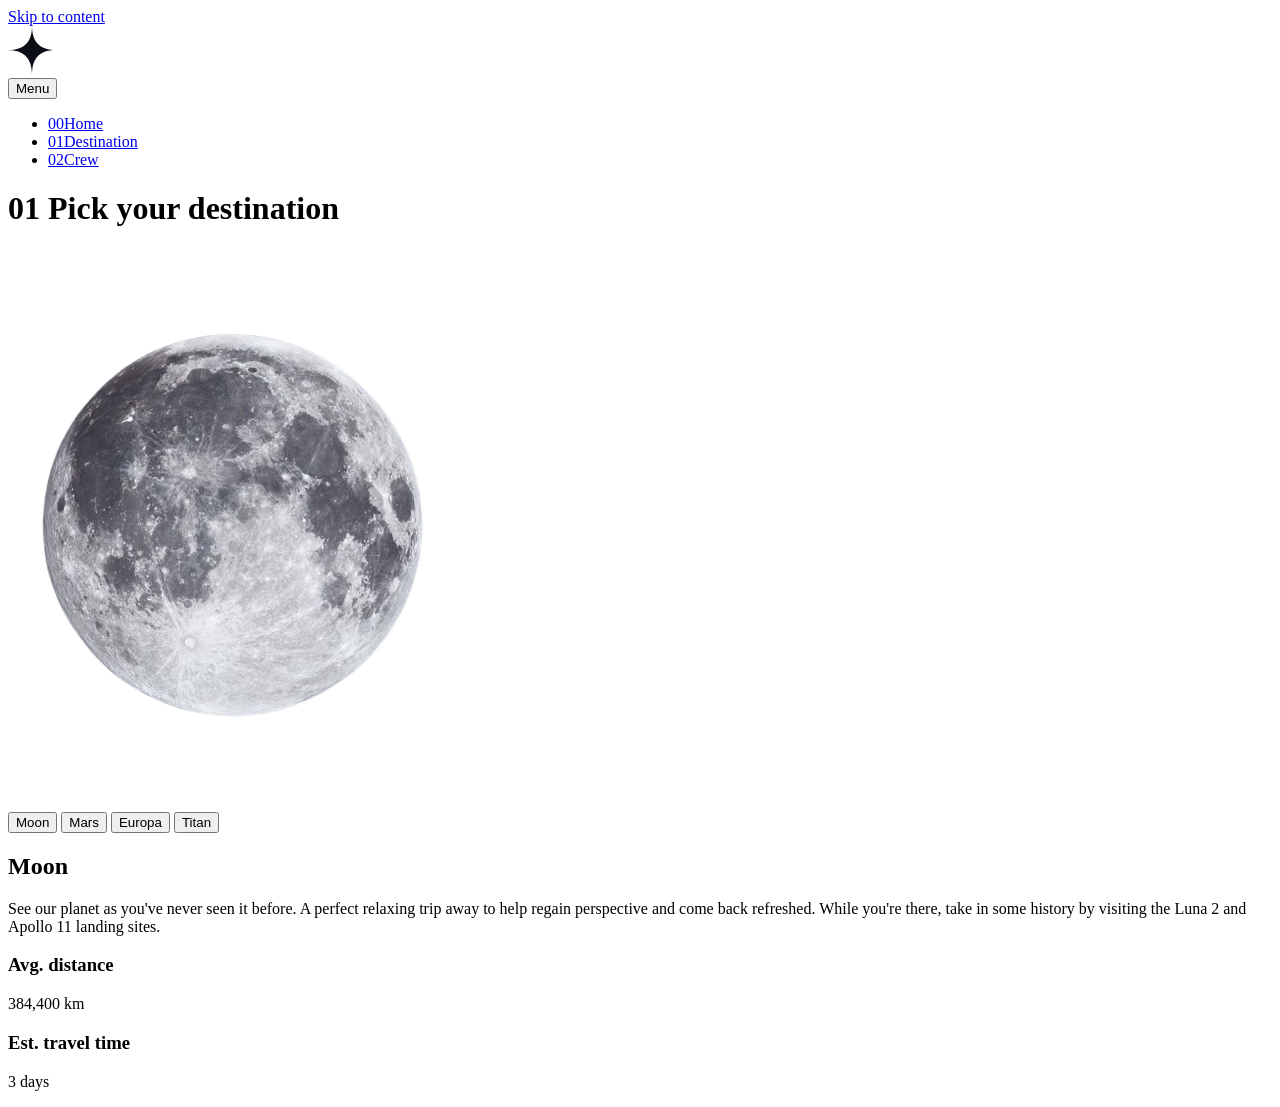
==== Space travel website/destination.html @ 988f6f96 "Add files via upload" ====
<!DOCTYPE html>
<html lang="en">
<head>
  <meta charset="UTF-8">
  <meta name="viewport" content="width=device-width, initial-scale=1.0">

  <link rel="icon" type="image/png" sizes="32x32" href="./assets/favicon-32x32.png">
  <!-- Google fonts -->
  <link rel="preconnect" href="https://fonts.googleapis.com">
  <link rel="preconnect" href="https://fonts.gstatic.com" crossorigin>
  <link href="https://fonts.googleapis.com/css2?family=Barlow+Condensed:wght@400;700&family=Bellefair&family=Barlow:wght@400;700&display=swap"
      rel="stylesheet">
      
  <!-- Our custom CSS -->
  <link rel="stylesheet" href="space.css">
  <title>Frontend Mentor | Space tourism website</title>
  <script src="navigation.js" defer></script>
  <script src="tabs.js" defer></script>
</head>

<body class="destination">
  <a class="skip-to-content" href="#main">Skip to content</a>
  <header class="primary-header flex">
    <div>
      <img src="./Logos/logo.svg" alt="space tourism logo" class="logo">
    </div>
    <button class="mobile-nav-toggle" aria-controls="primary-navigation"><span class="sr-only" aria-expanded="false">Menu</span></button>
    <nav>
        <ul id="primary-navigation" data-visible="false" class="primary-navigation underline-indicators flex">
            <li><a class="ff-sans-cond uppercase text-white letter-spacing-2" href="space.html"><span aria-hidden="true">00</span>Home</a>
            <li class="active"><a class="ff-sans-cond uppercase text-white letter-spacing-2" href="destination.html"><span aria-hidden="true">01</span>Destination</a>
            <li><a class="ff-sans-cond uppercase text-white letter-spacing-2" href="crew.html"><span aria-hidden="true">02</span>Crew</a>
            <!-- <li><a class="ff-sans-cond uppercase text-white letter-spacing-2" href="technology.html"><span aria-hidden="true">03</span>Technology</a> -->
        </ul>
    </nav>
  </header>
  
  <main id="main" class="grid-container grid-container--destination flow">
    <h1 class="numbered-title"><span aria-hidden="true">01</span> Pick your destination</h1>
    
    <picture id="moon-image">
      <!-- <source srcset="assets/destination/image-moon.webp" type="image/webp"> -->
      <img src="moon.png" alt="the moon">
    </picture>
    <picture hidden id="mars-image">
      <!-- <source srcset="assets/destination/image-mars.webp" type="image/webp"> -->
      <img src="Destination/image-mars.png" alt="the planet mars">
    </picture>
    <picture hidden id="europa-image">
      <!-- <source srcset="assets/destination/image-europa.webp" type="image/webp"> -->
      <img src="Destination/image-europa.png" alt="the planet europa">
    </picture>
    <picture hidden id="titan-image">
      <!-- <source srcset="assets/destination/image-titan.webp" type="image/webp"> -->
      <img src="Destination/image-titan.png" alt="the moon titan">
    </picture>
    
    
    <div class="tab-list underline-indicators flex" role="tablist" aria-label="destination list">
        <button aria-selected="true" role="tab" aria-controls="moon-tab" class="uppercase ff-sans-cond text-accent letter-spacing-2" tabindex="0" data-image="moon-image">Moon</button>
        <button aria-selected="false" role="tab" aria-controls="mars-tab" class="uppercase ff-sans-cond text-accent letter-spacing-2" tabindex="-1" data-image="mars-image">Mars</button>
        <button aria-selected="false" role="tab" aria-controls="europa-tab" class="uppercase ff-sans-cond text-accent letter-spacing-2" tabindex="-1" data-image="europa-image">Europa</button>
        <button aria-selected="false" role="tab" aria-controls="titan-tab" class="uppercase ff-sans-cond text-accent letter-spacing-2" tabindex="-1" data-image="titan-image">Titan</button>
    </div>

    <!-- The moon -->
    <article class="destination-info flow" id="moon-tab" tabindex="0" role="tabpanel">
      <h2 class="fs-800 uppercase ff-serif">Moon</h2>

      <p>See our planet as you've never seen it before. A perfect relaxing trip away to help 
      regain perspective and come back refreshed. While you're there, take in some history 
      by visiting the Luna 2 and Apollo 11 landing sites.</p>
      
      <div class="destination-meta flex">
        <div>
          <h3 class="text-accent fs-200 uppercase">Avg. distance</h3>
          <p class="ff-serif uppercase">384,400 km</p>
        </div>
        <div>
          <h3 class="text-accent fs-200 uppercase">Est. travel time</h3>
          <p class="ff-serif uppercase">3 days</p>
        </div>
      </div>
    </article>
    
    <!-- Mars -->
    <article hidden class="destination-info flow" id="mars-tab" tabindex="0"  role="tabpanel">
      <h2 class="fs-800 uppercase ff-serif">Mars</h2>

      <p>Don't forget to pack your hiking boots. You'll need them to tackle Olympus Mons, 
  the tallest planetary mountain in our solar system. It's two and a half times 
  the size of Everest!</p>
      
      <div class="destination-meta flex">
        <div>
          <h3 class="text-accent fs-200 uppercase">Avg. distance</h3>
          <p class="ff-serif uppercase">225 mil. km</p>
        </div>
        <div>
          <h3 class="text-accent fs-200 uppercase">Est. travel time</h3>
          <p class="ff-serif uppercase">9 months</p>
        </div>
      </div>
    </article>
    
    <!-- Europa -->
    <article hidden class="destination-info flow" id="europa-tab" tabindex="0"  role="tabpanel">
      <h2 class="fs-800 uppercase ff-serif">Europa</h2>

      <p>The smallest of the four Galilean moons orbiting Jupiter, Europa is a 
  winter lover's dream. With an icy surface, it's perfect for a bit of 
  ice skating, curling, hockey, or simple relaxation in your snug 
  wintery cabin.</p>
      <div class="destination-meta flex">
        <div>
          <h3 class="text-accent fs-200 uppercase">Avg. distance</h3>
          <p class="ff-serif uppercase">628 mil. km</p>
        </div>
        <div>
          <h3 class="text-accent fs-200 uppercase">Est. travel time</h3>
          <p class="ff-serif uppercase">3 years</p>
        </div>
      </div>
    </article>
    
    <!-- Titan -->
    <article hidden class="destination-info flow" id="titan-tab" tabindex="0"  role="tabpanel">
      <h2 class="fs-800 uppercase ff-serif">Titan</h2>

      <p>The only moon known to have a dense atmosphere other than Earth, Titan 
  is a home away from home (just a few hundred degrees colder!). As a 
  bonus, you get striking views of the Rings of Saturn.</p>
      
      <div class="destination-meta flex">
        <div>
          <h3 class="text-accent fs-200 uppercase">Avg. distance</h3>
          <p class="ff-serif uppercase">1.6 bil. km</p>
        </div>
        <div>
          <h3 class="text-accent fs-200 uppercase">Est. travel time</h3>
          <p class="ff-serif uppercase">7 years</p>
        </div>
      </div>
    </article>
  </main>
  
<body>


  
</body>
</html>
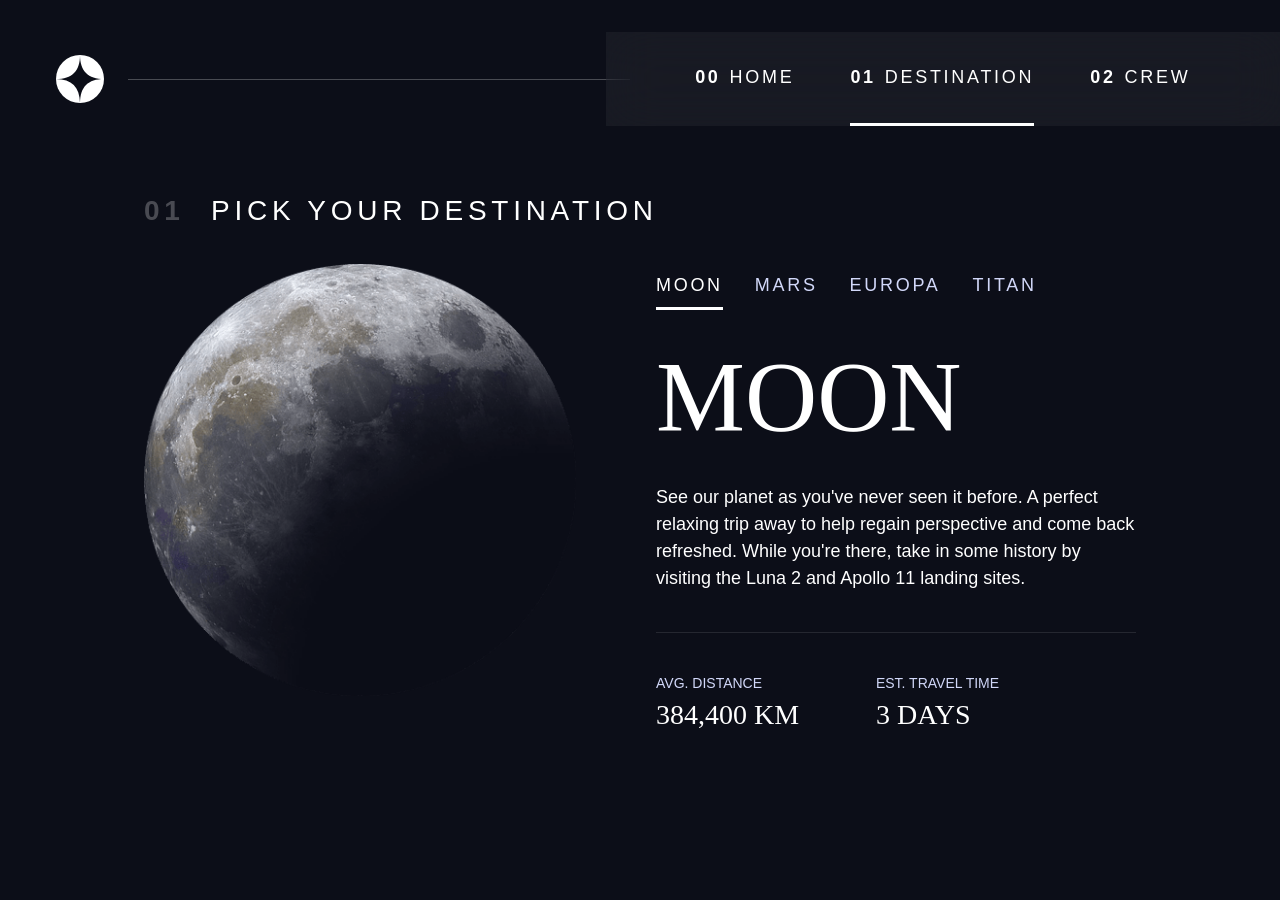
==== commit 664b8021: "Add files via upload" ====
--- a/Space travel website/destination.html
+++ b/Space travel website/destination.html
@@ -40,7 +40,7 @@
     
     <picture id="moon-image">
       <!-- <source srcset="assets/destination/image-moon.webp" type="image/webp"> -->
-      <img src="moon.png" alt="the moon">
+      <img src="Destination/image-moon.png" alt="the moon">
     </picture>
     <picture hidden id="mars-image">
       <!-- <source srcset="assets/destination/image-mars.webp" type="image/webp"> -->
--- a/Space travel website/space.css
+++ b/Space travel website/space.css
@@ -0,0 +1,658 @@
+/* ------------------- */
+/* Custom properties   */
+/* ------------------- */
+
+:root {
+    /* colors */
+    --clr-dark: 230 35% 7%;
+    --clr-light: 231 77% 90%;
+    --clr-white: 0 0% 100%;
+    
+    /* font-sizes */
+    --fs-900: clamp(5rem, 8vw + 1rem, 9.375rem);
+    --fs-800: 3.5rem;
+    --fs-700: 1.5rem;
+    --fs-600: 1rem;
+    --fs-500: 1rem;
+    --fs-400: 0.9375rem;
+    --fs-300: 1rem;
+    --fs-200: 0.875rem;
+    
+    /* font-families */
+    --ff-serif: "Bellefair", serif;
+    --ff-sans-cond: "Barlow Condensed", sans-serif;
+    --ff-sans-normal: "Barlow", sans-serif;
+}
+
+@media (min-width: 35em) {
+    :root {
+        --fs-800: 5rem;
+        --fs-700: 2.5rem;
+        --fs-600: 1.5rem;
+        --fs-500: 1.25rem;
+        --fs-400: 1rem;
+    }
+}
+
+@media (min-width: 45em) {
+    :root {
+        /* font-sizes */
+        --fs-800: 6.25rem;
+        --fs-700: 3.5rem;
+        --fs-600: 2rem;
+        --fs-500: 1.75rem;
+        --fs-400: 1.125rem;
+    }
+}
+
+
+/* ------------------- */
+/* Reset               */
+/* ------------------- */
+
+/* https://piccalil.li/blog/a-modern-css-reset/ */
+
+/* Box sizing */
+*,
+*::before,
+*::after {
+    box-sizing: border-box;
+}
+
+/* Reset margins */
+body,
+h1,
+h2,
+h3,
+h4,
+h5,
+p,
+figure,
+picture {
+    margin: 0; 
+}
+
+h1,
+h2,
+h3,
+h4,
+h5,
+h6,
+p {
+    font-weight: 400;
+}
+
+/* set up the body */
+body {
+    font-family: var(--ff-sans-normal);
+    font-size: var(--fs-400);
+    color: hsl( var(--clr-white) );
+    background-color: hsl( var(--clr-dark) );
+    line-height: 1.5;
+    min-height: 100vh;
+    
+    display: grid;
+    grid-template-rows: min-content 1fr;
+    
+    overflow-x: hidden;
+}
+
+/* make images easier to work with */
+img,
+picutre {
+    max-width: 100%;
+    display: block;
+}
+
+/* make form elements easier to work with */
+input,
+button,
+textarea,
+select {
+    font: inherit;
+}
+
+/* remove animations for people who've turned them off */
+@media (prefers-reduced-motion: reduce) {  
+  *,
+  *::before,
+  *::after {
+    animation-duration: 0.01ms !important;
+    animation-iteration-count: 1 !important;
+    transition-duration: 0.01ms !important;
+    scroll-behavior: auto !important;
+  }
+}
+
+
+/* ------------------- */
+/* Utility classes     */
+/* ------------------- */
+
+/* general */
+
+.flex {
+    display: flex;
+    gap: var(--gap, 1rem);
+}
+
+.grid {
+    display: grid;
+    gap: var(--gap, 1rem);
+}
+
+.d-block {
+    display: block;
+}
+
+.flow > *:where(:not(:first-child)) {
+    margin-top: var(--flow-space, 1rem);
+}
+
+.flow--space-small {
+    --flow-space: .75rem;
+}
+
+.container {
+    padding-inline: 2em;
+    margin-inline: auto;
+    max-width: 80rem;
+}
+
+.sr-only {
+  position: absolute; 
+  width: 1px;
+  height: 1px;
+  padding: 0;
+  margin: -1px; 
+  overflow: hidden;
+  clip: rect(0, 0, 0, 0);
+  white-space: nowrap; /* added line */
+  border: 0;
+}
+
+.skip-to-content {
+    position: absolute;
+    z-index: 9999;
+    background: hsl( var(--clr-white) );
+    color: hsl( var(--clr-dark) ); 
+    padding: .5em 1em;
+    margin-inline: auto;
+    transform: translateY(-100%);
+    transition: transform 250ms ease-in;
+}
+
+.skip-to-content:focus {
+    transform: translateY(0);
+}
+
+/* colors */
+
+.bg-dark { background-color: hsl( var(--clr-dark) );}
+.bg-accent { background-color: hsl( var(--clr-light) );}
+.bg-white { background-color: hsl( var(--clr-white) );}
+
+.text-dark { color: hsl( var(--clr-dark) );}
+.text-accent { color: hsl( var(--clr-light) );}
+.text-white { color: hsl( var(--clr-white) );}
+
+/* typography */
+
+.ff-serif { font-family: var(--ff-serif); } 
+.ff-sans-cond { font-family: var(--ff-sans-cond); } 
+.ff-sans-normal { font-family: var(--ff-sans-normal); } 
+
+.letter-spacing-1 { letter-spacing: 4.75px; } 
+.letter-spacing-2 { letter-spacing: 2.7px; } 
+.letter-spacing-3 { letter-spacing: 2.35px; } 
+
+.uppercase { text-transform: uppercase; }
+
+.fs-900 { font-size: var(--fs-900); }
+.fs-800 { font-size: var(--fs-800); }
+.fs-700 { font-size: var(--fs-700); }
+.fs-600 { font-size: var(--fs-600); }
+.fs-500 { font-size: var(--fs-500); }
+.fs-400 { font-size: var(--fs-400); }
+.fs-300 { font-size: var(--fs-300); }
+.fs-200 { font-size: var(--fs-200); }
+
+.fs-900,
+.fs-800,
+.fs-700,
+.fs-600 {
+    line-height: 1.1;
+}
+
+.numbered-title {
+    font-family: var(--ff-sans-cond);
+    font-size: var(--fs-500);
+    text-transform: uppercase;
+    letter-spacing: 4.72px; 
+}
+
+.numbered-title span {
+    margin-right: .5em;
+    font-weight: 700;
+    color: hsl( var(--clr-white) / .25);
+}
+
+
+/* ------------------- */
+/* Compontents         */
+/* ------------------- */
+
+.large-button {
+    font-size: 2rem;
+    position: relative;
+    z-index: 1;
+    display: inline-grid;
+    place-items: center;
+    padding: 0 2em;
+    border-radius: 50%;
+    aspect-ratio: 1;
+    text-decoration: none;
+}
+
+.large-button::after {
+    content: '';
+    position: absolute;
+    z-index: -1;
+    width: 100%;
+    height: 100%;
+    background: hsl( var(--clr-white) / .1);
+    border-radius: 50%;
+    opacity: 0;
+    transition: opacity 500ms linear, transform 750ms ease-in-out;
+}
+ 
+.large-button:hover::after,
+.large-button:focus::after {
+    opacity: 1;
+    transform: scale(1.5);
+}
+
+/* primary-header */
+
+.logo {
+    margin: 1.5rem clamp(1.5rem, 5vw, 3.5rem);
+}
+
+.primary-header {
+    justify-content: space-between;
+    align-items: center;
+}
+
+.primary-navigation {
+    --gap: clamp(1.5rem, 5vw, 3.5rem);
+    --underline-gap: 2rem;
+    list-style: none;
+    padding: 0;
+    margin: 0;
+    background: hsl( var(--clr-white) / 0.05);
+    backdrop-filter: blur(1.5rem);
+}
+
+.primary-navigation a {
+    text-decoration: none;
+}
+
+.primary-navigation a > span {
+    font-weight: 700;
+    margin-right: .5em;
+}
+
+.mobile-nav-toggle {
+    display: none;
+}
+
+@media (max-width: 35rem) {
+    .primary-navigation {
+        --underline-gap: .5rem;
+        position: fixed;
+        z-index: 1000;
+        inset: 0 0 0 30%;
+        list-style: none;
+        padding: min(20rem, 15vh) 2rem;
+        margin: 0;
+        flex-direction: column;
+        transform: translateX(100%);
+        transition: transform 500ms ease-in-out;
+    }
+    
+    .primary-navigation[data-visible="true"] {
+        transform: translateX(0);
+    }
+    
+    .primary-navigation.underline-indicators > .active {
+       border: 0;
+    }
+    
+    .mobile-nav-toggle {
+        display: block;
+        position: absolute;
+        z-index: 2000;
+        right: 1rem;
+        top: 2rem;
+        background: transparent;
+        background-image: url(./assets/shared/icon-hamburger.svg);
+        background-repeat: no-repeat;
+        background-position: center;
+        width: 1.5rem;
+        aspect-ratio: 1;
+        border: 0;
+    }
+    
+    .mobile-nav-toggle[aria-expanded="true"] {
+        background-image: url(./assets/shared/icon-close.svg);
+    }
+    
+    .mobile-nav-toggle:focus-visible {
+        outline: 5px solid white;
+        outline-offset: 5px;
+    }
+    
+}
+
+@media (min-width: 35em) {
+    .primary-navigation {
+        padding-inline: clamp(3rem, 7vw, 7rem);
+    }
+}
+
+@media (min-width: 35em) and (max-width: 44.999em) {
+    .primary-navigation a > span {
+        display: none;
+    }
+}
+
+@media (min-width: 45em) {
+    
+     .primary-header::after {
+         content: '';
+         display: block;
+         position: relative;
+         height: 1px;
+         width: 100%;
+         margin-right: -2.5rem;
+         background: hsl( var(--clr-white) / .25);
+         order: 1;
+     }
+     
+    nav {
+        order: 2;
+    }
+    
+    .primary-navigation {
+        margin-block: 2rem;
+    }
+    
+   
+}
+
+
+.underline-indicators > * {
+    cursor: pointer;
+    padding: var(--underline-gap, .5rem) 0;
+    border: 0;
+    border-bottom: .2rem solid hsl( var(--clr-white) / 0 );
+    background-color: transparent;
+}
+
+.underline-indicators > *:hover,
+.underline-indicators > *:focus {
+    border-color: hsl( var(--clr-white) / .5);
+}
+
+.underline-indicators > .active,
+.underline-indicators > [aria-selected="true"] {
+    color: hsl( var(--clr-white) / 1);
+    border-color: hsl( var(--clr-white) / 1); 
+}
+
+.tab-list {
+    --gap: 2rem;
+}
+
+.dot-indicators > * {
+    cursor: pointer;
+    border: 0;
+    border-radius: 50%;
+    padding: .5em;
+    background-color: hsl( var(--clr-white) / .25);
+}
+ 
+.dot-indicators > *:hover,
+.dot-indicators > *:focus { 
+    background-color: hsl( var(--clr-white) / .5);
+}
+
+.dot-indicators > [aria-selected="true"] {
+    background-color: hsl( var(--clr-white) / 1); 
+}
+
+
+/* ----------------------------- */
+/* Page specific background      */
+/* ----------------------------- */
+body {
+    background-size: cover;
+    background-position: bottom center;
+}
+/* home */
+.home {
+    background-image: url(./assets/home/background-home-mobile.jpg);
+}
+
+@media (min-width: 35rem) {
+    .home {
+        background-position: center center;
+        background-image: url(./assets/home/background-home-tablet.jpg);
+    }
+}
+
+@media (min-width: 45rem) {
+    .home {
+        background-image: url(./assets/home/background-home-desktop.jpg);
+    }
+} 
+
+/* destination */
+.destination {
+    background-image: url(./assets/destination/background-destination-mobile.jpg);
+}
+
+@media (min-width: 35rem) {
+    .destination {
+        background-position: center center;
+        background-image: url(./assets/destination/background-destination-tablet.jpg);
+    }
+}
+
+@media (min-width: 45rem) {
+    .destination {
+        background-image: url(./assets/destination/background-destination-desktop.jpg);
+    }
+} 
+
+/* crew */
+.crew {
+    background-image: url(./assets/home/background-crew-mobile.jpg);
+}
+
+@media (min-width: 35rem) {
+    .crew {
+        background-position: center center;
+        background-image: url(./assets/crew/background-crew-tablet.jpg);
+    }
+}
+
+@media (min-width: 45rem) {
+    .crew {
+        background-image: url(./assets/crew/background-crew-desktop.jpg);
+    }
+} 
+
+/* ----------------------------- */
+/* Layout                        */
+/* ----------------------------- */
+
+
+.grid-container {
+    text-align: center;
+    display: grid;
+    place-items: center;
+    padding-inline: 1rem;
+    padding-bottom: 4rem;
+}
+
+.grid-container p:not([class]) {
+    max-width: 50ch;
+}
+
+.numbered-title {
+    grid-area: title;
+}
+
+/* destination layout */
+
+.grid-container--destination {
+    --flow-space: 2rem;
+    grid-template-areas: 
+        'title'
+        'image'
+        'tabs'
+        'content';
+}
+
+.grid-container--destination > picture {
+    grid-area: image;
+    max-width: 60%;
+    align-self: start;
+}
+
+.grid-container--destination > .tab-list {
+    grid-area: tabs;
+}
+
+.grid-container--destination > .destination-info {
+    grid-area: content;
+}
+
+.destination-meta {
+    flex-direction: column;
+    border-top: 1px solid hsl( var(--clr-white) / .1);
+    padding-top: 2.5rem;
+    margin-top: 2.5rem;
+}
+
+.destination-meta p {
+    font-size: 1.75rem;
+}
+
+/* crew layout */
+
+.grid-container--crew {
+    --flow-space: 2rem;
+    grid-template-areas: 
+        'title'
+        'image'
+        'tabs'
+        'content';
+}
+
+.grid-container--crew > picture {
+    grid-area: image;
+    max-width: 60%;
+    border-bottom: 1px solid hsl( var(--clr-white) / .1);
+}
+
+.grid-container--crew > .dot-indicators {
+    grid-area: tabs;
+}
+
+.grid-container--crew > .crew-details {
+    grid-area: content;
+}
+
+.crew-details h2 {
+    color: hsl( var(--clr-white) / .5);
+}
+
+@media (min-width: 35em) {
+    .numbered-title {
+        justify-self: start;
+        margin-top: 2rem;
+    }
+    
+    .destination-meta {
+        flex-direction: row;
+        justify-content: space-evenly;
+    }
+    
+    .grid-container--crew {
+        padding-bottom: 0;
+        grid-template-areas: 
+            'title'
+            'content'
+            'tabs'
+            'image';
+    }
+    
+    
+}
+
+@media (min-width: 45em) {
+    .grid-container {
+        text-align: left;
+        column-gap: var(--container-gap, 2rem);
+        grid-template-columns: minmax(1rem, 1fr) repeat(2, minmax(0, 30rem)) minmax(1rem, 1fr);
+    }
+    
+    .grid-container--home {
+        padding-bottom: max(6rem, 20vh);
+        align-items: end;
+    }
+    
+    .grid-container--home > *:first-child {
+        grid-column: 2;
+    }
+
+    .grid-container--home > *:last-child {
+        grid-column: 3;
+    }
+    
+    .grid-container--destination {
+        justify-items: start;
+        align-content: start;
+        grid-template-areas: 
+            '. title title .'
+            '. image tabs .'
+            '. image content .';
+    }
+    
+    .grid-container--destination > picture {
+        max-width: 90%;
+    }
+     
+    .destination-meta {
+        --gap: min(6vw, 6rem);
+        justify-content: start;
+    }
+    
+    .grid-container--crew {
+        grid-template-columns: minmax(1rem, 1fr) minmax(0, 37rem) minmax(0, 23rem) minmax(1rem, 1fr);
+        justify-items: start;
+        grid-template-areas: 
+            '. title title .'
+            '. content image .'
+            '. tabs image .';
+    }
+    
+    .grid-container--crew > picture {
+        grid-column: span 2;
+        align-self: end;
+        max-width: 90%;
+    }
+
+}
